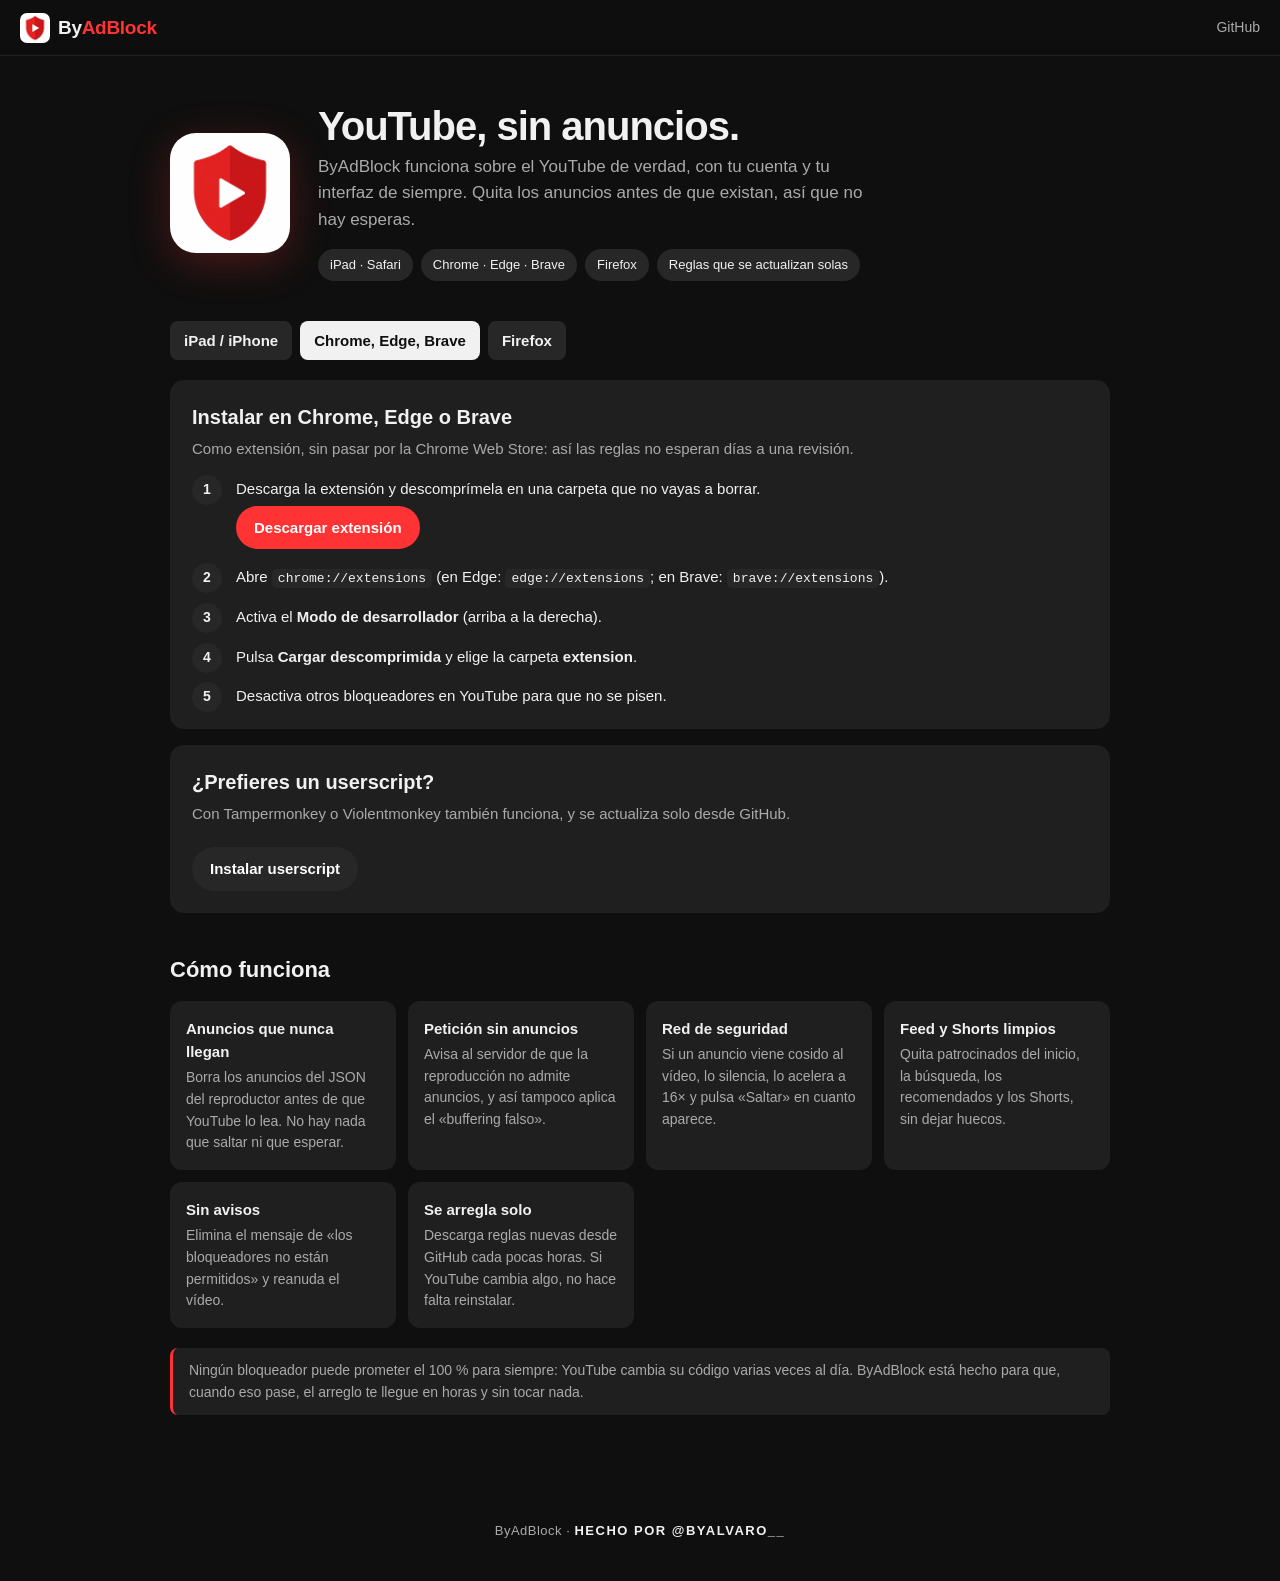
==== index.html @ af370498 "ByAdblock" ====
<!DOCTYPE html>
<html lang="es">
<head>
<meta charset="utf-8">
<meta name="viewport" content="width=device-width, initial-scale=1, viewport-fit=cover">
<title>ByAdBlock — YouTube sin anuncios</title>
<meta name="description" content="ByAdBlock: YouTube limpio, sin anuncios y sin esperas, en iPad y PC. HECHO POR @BYALVARO__">
<meta name="theme-color" content="#0f0f0f">
<link rel="icon" href="favicon.png">
<link rel="apple-touch-icon" href="apple-touch-icon.png">
<style>
  :root {
    --bg: #0f0f0f; --surface: #1f1f1f; --surface-2: #272727; --line: #3f3f3f;
    --text: #f1f1f1; --muted: #aaaaaa; --red: #ff3333; --red-dark: #cc1f1f; --ok: #3ea6ff;
  }
  * { box-sizing: border-box; }
  html { -webkit-text-size-adjust: 100%; }
  body {
    margin: 0; background: var(--bg); color: var(--text);
    font: 15px/1.55 -apple-system, BlinkMacSystemFont, "Roboto", "Segoe UI", Arial, sans-serif;
    padding: env(safe-area-inset-top) env(safe-area-inset-right) env(safe-area-inset-bottom) env(safe-area-inset-left);
  }
  a { color: var(--ok); text-decoration: none; }
  a:hover { text-decoration: underline; }

  header.bar {
    position: sticky; top: 0; z-index: 10; display: flex; align-items: center; gap: 12px;
    height: 56px; padding: 0 20px; background: rgba(15,15,15,.92); backdrop-filter: blur(12px);
    -webkit-backdrop-filter: blur(12px); border-bottom: 1px solid #222;
  }
  .logo { display: flex; align-items: center; gap: 8px; font-weight: 700; font-size: 19px; letter-spacing: -.3px; color: var(--text); }
  .logo img { width: 30px; height: 30px; border-radius: 7px; }
  .logo span { color: var(--red); }
  .bar .spacer { flex: 1; }
  .bar a.gh { color: var(--muted); font-size: 14px; }

  main { max-width: 980px; margin: 0 auto; padding: 0 20px 64px; }

  .hero { display: grid; grid-template-columns: auto 1fr; gap: 28px; align-items: center; padding: 48px 0 32px; }
  .hero img { width: 120px; height: 120px; border-radius: 26px; box-shadow: 0 10px 40px rgba(255,51,51,.25); }
  .hero h1 { margin: 0 0 6px; font-size: 40px; line-height: 1.1; letter-spacing: -1px; }
  .hero p { margin: 0; color: var(--muted); font-size: 17px; max-width: 560px; }
  .chips { display: flex; flex-wrap: wrap; gap: 8px; margin-top: 16px; }
  .chip { background: var(--surface-2); border-radius: 999px; padding: 6px 12px; font-size: 13px; font-weight: 500; }

  .tabs { display: flex; gap: 8px; overflow-x: auto; padding: 8px 0 20px; scrollbar-width: none; }
  .tabs::-webkit-scrollbar { display: none; }
  .tab {
    flex: none; border: 0; cursor: pointer; border-radius: 8px; padding: 8px 14px; font: inherit; font-weight: 600;
    background: var(--surface-2); color: var(--text);
  }
  .tab[aria-selected="true"] { background: var(--text); color: var(--bg); }

  .panel { display: none; }
  .panel.active { display: block; }
  .card { background: var(--surface); border-radius: 14px; padding: 22px; margin-bottom: 16px; }
  .card h2 { margin: 0 0 4px; font-size: 20px; }
  .card .sub { color: var(--muted); margin: 0 0 16px; }
  ol.steps { margin: 0; padding: 0; list-style: none; counter-reset: s; }
  ol.steps li { counter-increment: s; position: relative; padding: 0 0 16px 44px; }
  ol.steps li:last-child { padding-bottom: 0; }
  ol.steps li::before {
    content: counter(s); position: absolute; left: 0; top: -2px; width: 30px; height: 30px; border-radius: 50%;
    background: var(--surface-2); display: grid; place-items: center; font-weight: 700; font-size: 14px;
  }
  ol.steps b { color: var(--text); }
  code { background: var(--surface-2); padding: 2px 6px; border-radius: 5px; font-size: 13px; }

  .btn {
    display: inline-flex; align-items: center; gap: 8px; border-radius: 999px; padding: 10px 18px; margin: 6px 8px 0 0;
    font-weight: 600; background: var(--red); color: #fff !important; text-decoration: none !important;
  }
  .btn:hover { background: var(--red-dark); }
  .btn.ghost { background: var(--surface-2); }
  .btn.ghost:hover { background: var(--line); }

  .grid { display: grid; grid-template-columns: repeat(auto-fit, minmax(210px, 1fr)); gap: 12px; }
  .feat { background: var(--surface); border-radius: 12px; padding: 16px; }
  .feat h3 { margin: 0 0 4px; font-size: 15px; }
  .feat p { margin: 0; color: var(--muted); font-size: 14px; }
  .note { border-left: 3px solid var(--red); background: var(--surface); border-radius: 8px; padding: 12px 16px; color: var(--muted); font-size: 14px; }

  h2.section { font-size: 22px; margin: 40px 0 14px; }
  footer { text-align: center; color: var(--muted); padding: 28px 20px 40px; font-size: 13px; letter-spacing: .5px; }
  footer strong { color: var(--text); letter-spacing: 1.5px; }

  @media (max-width: 600px) {
    .hero { grid-template-columns: 1fr; text-align: center; padding-top: 32px; }
    .hero img { margin: 0 auto; width: 96px; height: 96px; }
    .hero h1 { font-size: 32px; }
    .chips { justify-content: center; }
  }
</style>
</head>
<body>
<header class="bar">
  <a class="logo" href="./"><img src="favicon.png" alt=""><b>By<span>AdBlock</span></b></a>
  <div class="spacer"></div>
  <a class="gh" href="https://github.com/ByAlvaroo/ByAdBlock">GitHub</a>
</header>

<main>
  <section class="hero">
    <img src="icon-512.png" alt="Icono de ByAdBlock">
    <div>
      <h1>YouTube, sin anuncios.</h1>
      <p>ByAdBlock funciona sobre el YouTube de verdad, con tu cuenta y tu interfaz de siempre. Quita los anuncios antes de que existan, así que no hay esperas.</p>
      <div class="chips">
        <span class="chip">iPad · Safari</span><span class="chip">Chrome · Edge · Brave</span><span class="chip">Firefox</span><span class="chip">Reglas que se actualizan solas</span>
      </div>
    </div>
  </section>

  <div class="tabs" role="tablist">
    <button class="tab" role="tab" aria-selected="true" data-tab="ipad">iPad / iPhone</button>
    <button class="tab" role="tab" aria-selected="false" data-tab="chrome">Chrome, Edge, Brave</button>
    <button class="tab" role="tab" aria-selected="false" data-tab="firefox">Firefox</button>
  </div>

  <!-- iPad -->
  <section class="panel active" id="ipad">
    <div class="card">
      <h2>Instalar en iPad</h2>
      <p class="sub">Se instala una vez. Después ByAdBlock se actualiza solo.</p>
      <ol class="steps">
        <li>Instala la app gratuita <b>Userscripts</b> de la App Store (de código abierto, no recoge datos). <br><a class="btn ghost" href="https://apps.apple.com/app/id1463298887">Abrir en la App Store</a></li>
        <li>Abre <b>Userscripts</b> una vez para que cree su carpeta.</li>
        <li>Ve a <b>Ajustes → Apps → Safari → Extensiones → Userscripts</b>, actívala y en <b>youtube.com</b> elige <b>Permitir</b>.</li>
        <li>En <b>Safari</b>, pulsa este botón. Toca el icono <b>«aA»</b> o el de extensiones de la barra → <b>Userscripts</b> → <b>Instalar</b>.<br><a class="btn" href="byadblock.user.js">Instalar ByAdBlock</a></li>
        <li>Abre <a href="https://www.youtube.com">youtube.com</a> en Safari. Listo.</li>
      </ol>
    </div>

    <div class="card">
      <h2>Icono en la pantalla de inicio</h2>
      <p class="sub">Apple no deja que las extensiones funcionen en webs añadidas con «Añadir a pantalla de inicio». Este atajo crea un icono que abre YouTube en Safari, donde ByAdBlock sí funciona.</p>
      <ol class="steps">
        <li>Abre la app <b>Atajos</b> → <b>+</b> → <b>Añadir acción</b> → busca <b>«Abrir URL»</b>.</li>
        <li>Escribe <code>https://www.youtube.com</code> como URL.</li>
        <li>Toca el nombre del atajo arriba → <b>Cambiar nombre</b>: «YouTube». Luego <b>Añadir a pantalla de inicio</b> y elige como imagen el icono de ByAdBlock (mantén pulsado <a href="apple-touch-icon.png">este icono</a> → Guardar en Fotos).</li>
      </ol>
    </div>
  </section>

  <!-- Chrome -->
  <section class="panel" id="chrome">
    <div class="card">
      <h2>Instalar en Chrome, Edge o Brave</h2>
      <p class="sub">Como extensión, sin pasar por la Chrome Web Store: así las reglas no esperan días a una revisión.</p>
      <ol class="steps">
        <li>Descarga la extensión y descomprímela en una carpeta que no vayas a borrar. <br><a class="btn" href="ByAdBlock-extension.zip">Descargar extensión</a></li>
        <li>Abre <code>chrome://extensions</code> (en Edge: <code>edge://extensions</code>; en Brave: <code>brave://extensions</code>).</li>
        <li>Activa el <b>Modo de desarrollador</b> (arriba a la derecha).</li>
        <li>Pulsa <b>Cargar descomprimida</b> y elige la carpeta <b>extension</b>.</li>
        <li>Desactiva otros bloqueadores en YouTube para que no se pisen.</li>
      </ol>
    </div>
    <div class="card">
      <h2>¿Prefieres un userscript?</h2>
      <p class="sub">Con Tampermonkey o Violentmonkey también funciona, y se actualiza solo desde GitHub.</p>
      <a class="btn ghost" href="byadblock.user.js">Instalar userscript</a>
    </div>
  </section>

  <!-- Firefox -->
  <section class="panel" id="firefox">
    <div class="card">
      <h2>Instalar en Firefox</h2>
      <p class="sub">La forma más sencilla y permanente es el userscript con Violentmonkey.</p>
      <ol class="steps">
        <li>Instala <b>Violentmonkey</b> desde <a href="https://addons.mozilla.org/firefox/addon/violentmonkey/">addons.mozilla.org</a>.</li>
        <li>Pulsa el botón y confirma la instalación. <br><a class="btn" href="byadblock.user.js">Instalar ByAdBlock</a></li>
        <li>Si ya usas uBlock Origin, puedes dejarlo: ByAdBlock no bloquea peticiones, así que no chocan. Si notas algo raro, prueba con uno solo.</li>
      </ol>
    </div>
  </section>

  <h2 class="section">Cómo funciona</h2>
  <div class="grid">
    <div class="feat"><h3>Anuncios que nunca llegan</h3><p>Borra los anuncios del JSON del reproductor antes de que YouTube lo lea. No hay nada que saltar ni que esperar.</p></div>
    <div class="feat"><h3>Petición sin anuncios</h3><p>Avisa al servidor de que la reproducción no admite anuncios, y así tampoco aplica el «buffering falso».</p></div>
    <div class="feat"><h3>Red de seguridad</h3><p>Si un anuncio viene cosido al vídeo, lo silencia, lo acelera a 16× y pulsa «Saltar» en cuanto aparece.</p></div>
    <div class="feat"><h3>Feed y Shorts limpios</h3><p>Quita patrocinados del inicio, la búsqueda, los recomendados y los Shorts, sin dejar huecos.</p></div>
    <div class="feat"><h3>Sin avisos</h3><p>Elimina el mensaje de «los bloqueadores no están permitidos» y reanuda el vídeo.</p></div>
    <div class="feat"><h3>Se arregla solo</h3><p>Descarga reglas nuevas desde GitHub cada pocas horas. Si YouTube cambia algo, no hace falta reinstalar.</p></div>
  </div>

  <p class="note" style="margin-top:20px">Ningún bloqueador puede prometer el 100 % para siempre: YouTube cambia su código varias veces al día. ByAdBlock está hecho para que, cuando eso pase, el arreglo te llegue en horas y sin tocar nada.</p>
</main>

<footer>ByAdBlock · <strong>HECHO POR @BYALVARO__</strong></footer>

<script>
  (function () {
    var tabs = document.querySelectorAll('.tab');
    function show(id) {
      tabs.forEach(function (t) { t.setAttribute('aria-selected', String(t.dataset.tab === id)); });
      document.querySelectorAll('.panel').forEach(function (p) { p.classList.toggle('active', p.id === id); });
    }
    tabs.forEach(function (t) { t.addEventListener('click', function () { show(t.dataset.tab); }); });
    // Abre la pestaña que toca según el dispositivo
    var ua = navigator.userAgent;
    var isIOS = /iPad|iPhone|iPod/.test(ua) || (navigator.platform === 'MacIntel' && navigator.maxTouchPoints > 1);
    if (!isIOS) show(/Firefox\//.test(ua) ? 'firefox' : 'chrome');
  })();
</script>
</body>
</html>
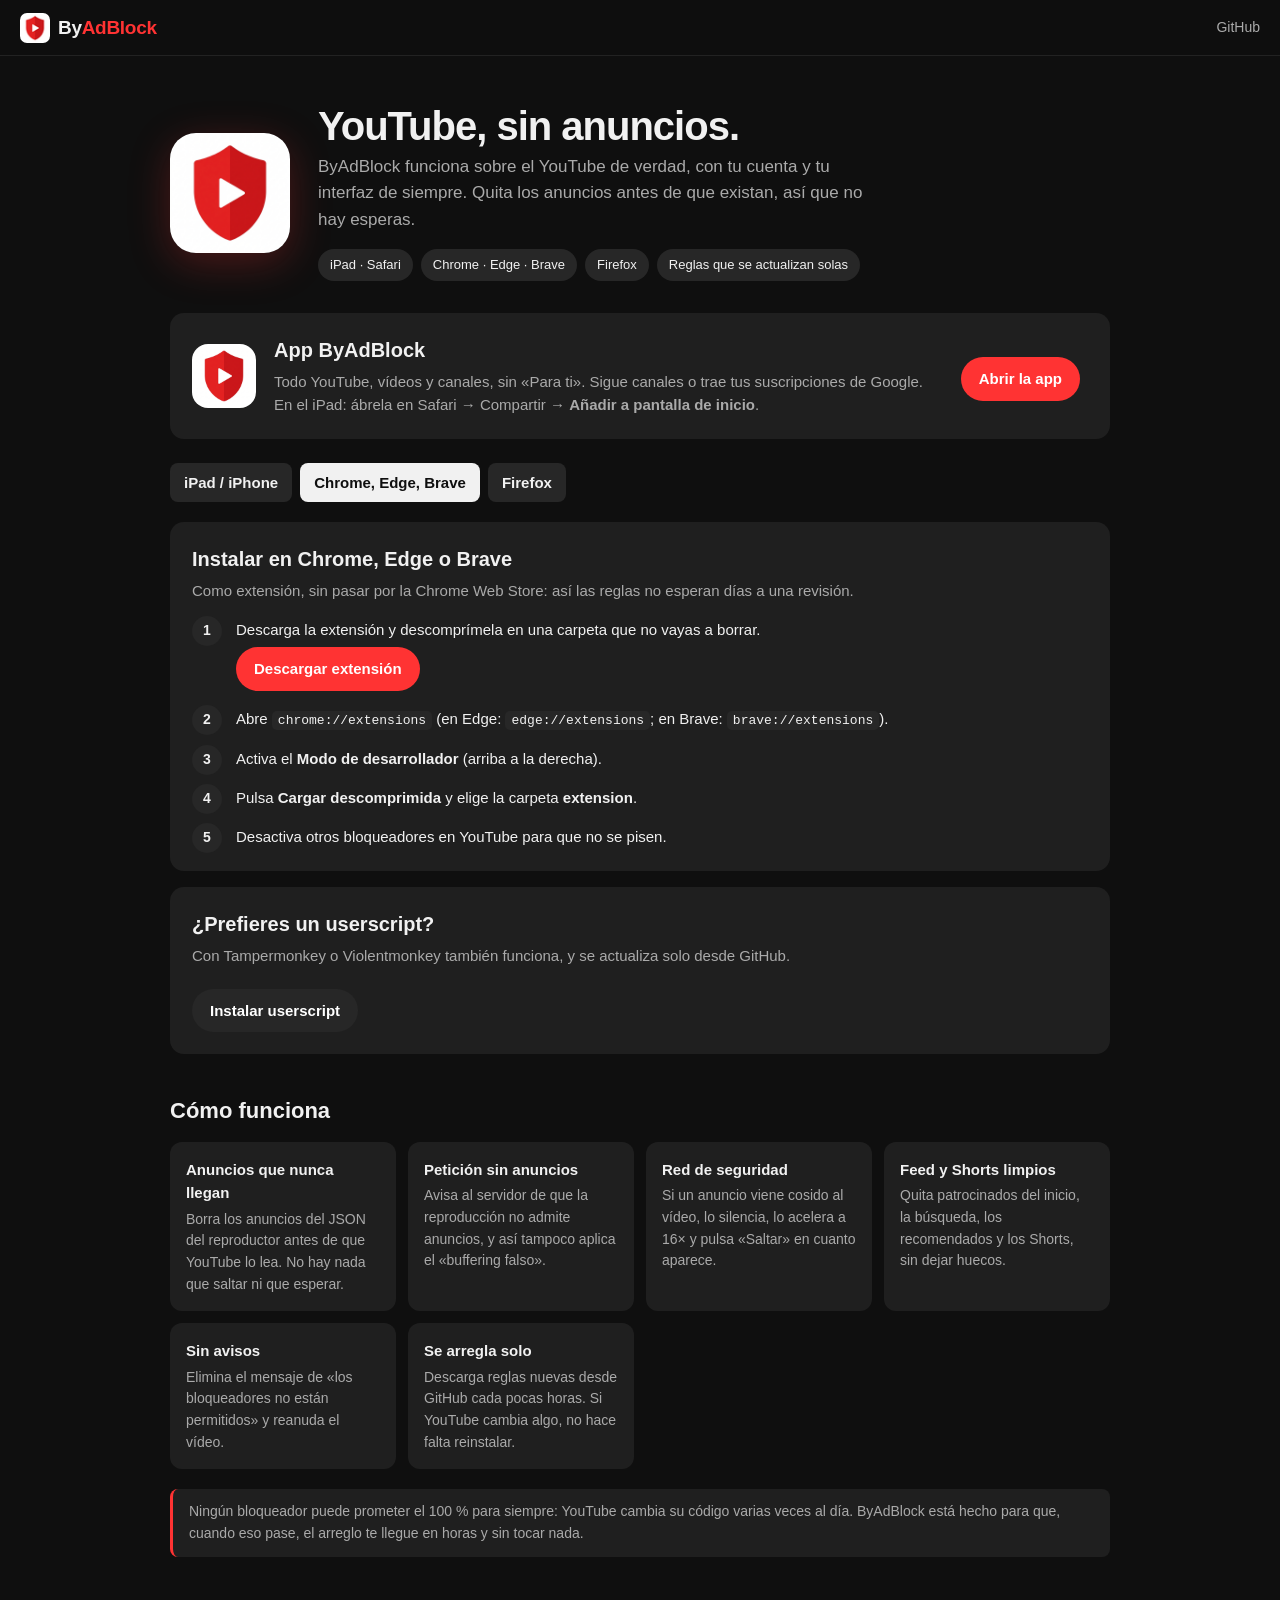
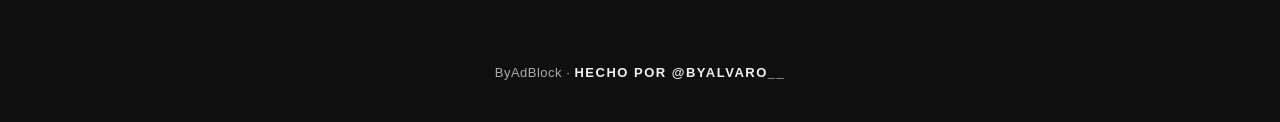
==== commit ac3b1943: "ByAdblock" ====
--- a/index.html
+++ b/index.html
@@ -110,6 +110,15 @@
       </div>
     </div>
   </section>
+
+  <div class="card" style="display:flex;gap:18px;align-items:center;flex-wrap:wrap">
+    <img src="app/icons/icon-192.png" alt="" style="width:64px;height:64px;border-radius:16px">
+    <div style="flex:1;min-width:220px">
+      <h2>App ByAdBlock</h2>
+      <p class="sub" style="margin:0">Todo YouTube, vídeos y canales, sin «Para ti». Sigue canales o trae tus suscripciones de Google. En el iPad: ábrela en Safari → Compartir → <b>Añadir a pantalla de inicio</b>.</p>
+    </div>
+    <a class="btn" href="app/">Abrir la app</a>
+  </div>
 
   <div class="tabs" role="tablist">
     <button class="tab" role="tab" aria-selected="true" data-tab="ipad">iPad / iPhone</button>
